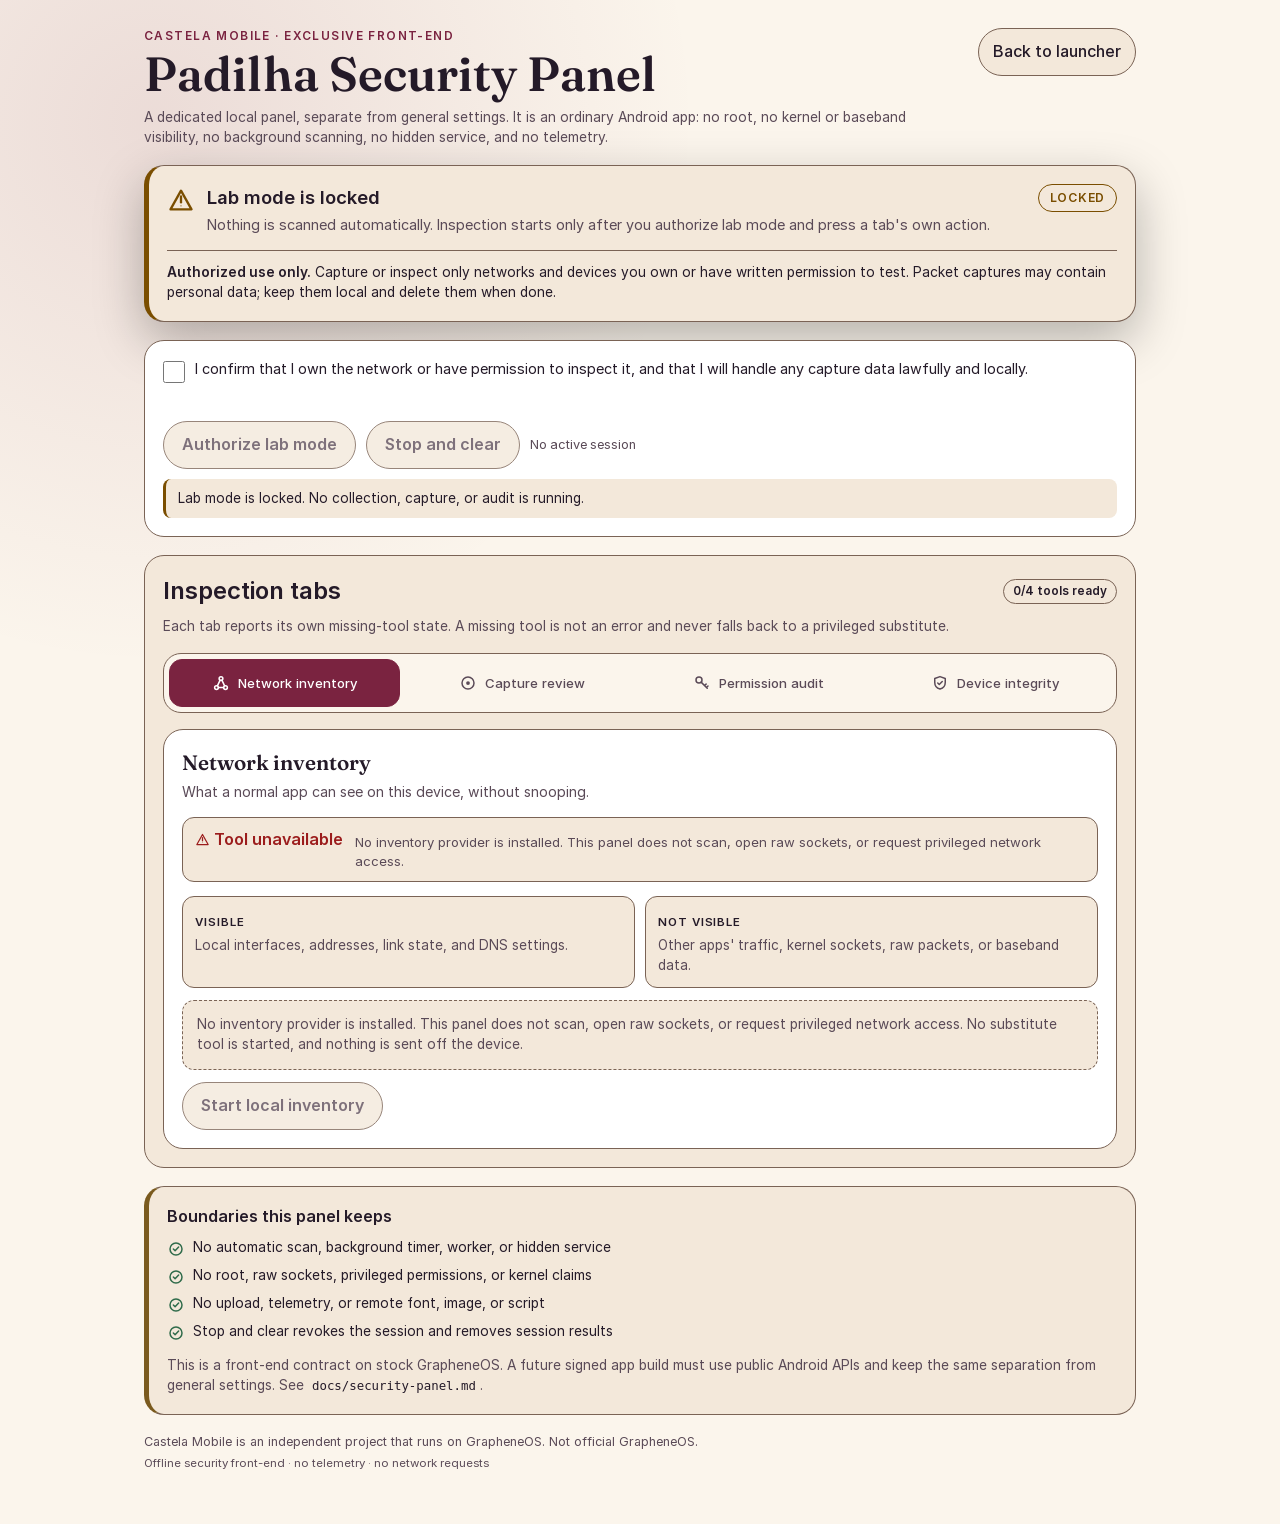
==== preview/security/index.html @ 92d9d67c "agent: Add the mobile security panel" ====
<!doctype html>
<html lang="en">
<head>
  <meta charset="utf-8">
  <meta name="viewport" content="width=device-width, initial-scale=1, viewport-fit=cover">
  <meta name="color-scheme" content="light dark">
  <meta name="theme-color" content="#120C17">
  <title>Castela Mobile — Padilha security panel</title>
  <meta name="description" content="Dedicated offline security panel for Castela Mobile. Authorized lab mode, user-initiated inspection, no root, no background service, no telemetry.">
  <link rel="icon" href="../../assets/branding/castela-192.png" sizes="192x192" type="image/png">
  <link rel="stylesheet" href="../styles.css">
  <link rel="stylesheet" href="./security.css">
</head>
<body class="security-page">
  <a class="skip-link" href="#security-main">Skip to security panel</a>

  <main id="security-main" class="security-shell" data-panel-id="com.castela.security">
    <header class="security-header">
      <div>
        <p class="eyebrow">Castela Mobile · exclusive front-end</p>
        <h1>Padilha Security Panel</h1>
        <p class="lede">
          A dedicated local panel, separate from general settings. It is an
          ordinary Android app: no root, no kernel or baseband visibility, no
          background scanning, no hidden service, and no telemetry.
        </p>
      </div>
      <a class="text-button security-back" href="../">Back to launcher</a>
    </header>

    <section
      id="lab-banner"
      class="lab-banner"
      data-state="locked"
      role="region"
      aria-labelledby="lab-title"
    >
      <div class="lab-banner-heading">
        <span class="icon icon-warning" aria-hidden="true"></span>
        <div>
          <h2 id="lab-title">Lab mode is locked</h2>
          <p id="lab-status" class="lab-status">
            Nothing is scanned automatically. Inspection starts only after you
            authorize lab mode and press a tab's own action.
          </p>
        </div>
        <span id="lab-chip" class="lab-chip" data-state="locked">Locked</span>
      </div>
      <p class="lab-warning">
        <strong>Authorized use only.</strong> Capture or inspect only networks
        and devices you own or have written permission to test. Packet captures
        may contain personal data; keep them local and delete them when done.
      </p>
    </section>

    <section class="lab-console" aria-labelledby="lab-console-title">
      <h2 id="lab-console-title" class="sr-only">Authorized lab mode</h2>
      <label class="acknowledgement" for="lab-ack">
        <input id="lab-ack" type="checkbox">
        <span>
          I confirm that I own the network or have permission to inspect it, and
          that I will handle any capture data lawfully and locally.
        </span>
      </label>
      <div class="lab-actions">
        <button id="authorize-lab" class="primary-button" type="button" disabled>
          Authorize lab mode
        </button>
        <button id="stop-clear" class="secondary-button" type="button" disabled>
          Stop and clear
        </button>
        <span id="lab-session" class="session-note">No active session</span>
      </div>
      <p id="lab-feedback" class="status-note" role="status" aria-live="polite">
        Lab mode is locked. No collection, capture, or audit is running.
      </p>
    </section>

    <section class="panel-card" aria-labelledby="tabs-title">
      <div class="section-heading">
        <h2 id="tabs-title">Inspection tabs</h2>
        <span id="capability-summary" class="summary-badge">Checking capabilities…</span>
      </div>
      <p class="hint">
        Each tab reports its own missing-tool state. A missing tool is not an
        error and never falls back to a privileged substitute.
      </p>

      <div class="tabs" role="tablist" aria-label="Security panel tabs">
        <button
          id="tab-network"
          class="tab is-selected"
          type="button"
          role="tab"
          aria-selected="true"
          aria-controls="panel-network"
          data-tab="network"
          tabindex="0"
        >
          <span class="icon icon-network" aria-hidden="true"></span>
          <span>Network inventory</span>
        </button>
        <button
          id="tab-capture"
          class="tab"
          type="button"
          role="tab"
          aria-selected="false"
          aria-controls="panel-capture"
          data-tab="capture"
          tabindex="-1"
        >
          <span class="icon icon-capture" aria-hidden="true"></span>
          <span>Capture review</span>
        </button>
        <button
          id="tab-permissions"
          class="tab"
          type="button"
          role="tab"
          aria-selected="false"
          aria-controls="panel-permissions"
          data-tab="permissions"
          tabindex="-1"
        >
          <span class="icon icon-key" aria-hidden="true"></span>
          <span>Permission audit</span>
        </button>
        <button
          id="tab-integrity"
          class="tab"
          type="button"
          role="tab"
          aria-selected="false"
          aria-controls="panel-integrity"
          data-tab="integrity"
          tabindex="-1"
        >
          <span class="icon icon-shield" aria-hidden="true"></span>
          <span>Device integrity</span>
        </button>
      </div>

      <section
        id="panel-network"
        class="tab-panel"
        role="tabpanel"
        aria-labelledby="tab-network"
        data-tab-panel="network"
      >
        <header class="tab-panel-header">
          <h3>Network inventory</h3>
          <p>What a normal app can see on this device, without snooping.</p>
        </header>
        <div class="capability-line">
          <span class="status status-pending" data-capability-status="network">Checking…</span>
          <p id="capability-network" data-capability-reason="network" class="capability-reason"></p>
        </div>
        <div class="scope-grid" aria-label="Network visibility scope">
          <div>
            <span class="scope-label">Visible</span>
            <p>Local interfaces, addresses, link state, and DNS settings.</p>
          </div>
          <div>
            <span class="scope-label">Not visible</span>
            <p>Other apps' traffic, kernel sockets, raw packets, or baseband data.</p>
          </div>
        </div>
        <p class="empty-state" data-empty-state="network">
          No inventory has run. Starting it is an explicit, foreground action.
        </p>
        <div class="tab-actions">
          <button class="primary-button" type="button" data-run-tab="network" disabled>
            Start local inventory
          </button>
        </div>
        <p class="status-note" data-run-feedback="network" role="status" aria-live="polite"></p>
      </section>

      <section
        id="panel-capture"
        class="tab-panel"
        role="tabpanel"
        aria-labelledby="tab-capture"
        data-tab-panel="capture"
        hidden
      >
        <header class="tab-panel-header">
          <h3>Capture review</h3>
          <p>Read-only review of a capture file you choose. Nothing is uploaded.</p>
        </header>
        <div class="capability-line">
          <span class="status status-pending" data-capability-status="capture">Checking…</span>
          <p id="capability-capture" data-capability-reason="capture" class="capability-reason"></p>
        </div>
        <p class="capture-warning">
          <span class="icon icon-warning" aria-hidden="true"></span>
          <span>Captures can contain credentials and third-party communications.
          Keep them app-private and use Stop and clear when finished.</span>
        </p>
        <label class="file-field" for="capture-file">
          <span>User-selected capture file</span>
          <input
            id="capture-file"
            type="file"
            accept=".pcap,.pcapng,application/vnd.tcpdump.pcap"
            disabled
          >
        </label>
        <p id="capture-selection" class="empty-state" data-empty-state="capture">
          No capture selected. The panel never opens a file automatically.
        </p>
        <div class="tab-actions">
          <button class="primary-button" type="button" data-run-tab="capture" disabled>
            Review selected capture
          </button>
        </div>
        <p class="status-note" data-run-feedback="capture" role="status" aria-live="polite"></p>
      </section>

      <section
        id="panel-permissions"
        class="tab-panel"
        role="tabpanel"
        aria-labelledby="tab-permissions"
        data-tab-panel="permissions"
        hidden
      >
        <header class="tab-panel-header">
          <h3>Permission audit</h3>
          <p>Review what the app can see, and what the user has granted.</p>
        </header>
        <div class="capability-line">
          <span class="status status-pending" data-capability-status="permissions">Checking…</span>
          <p id="capability-permissions" data-capability-reason="permissions" class="capability-reason"></p>
        </div>
        <div class="scope-grid" aria-label="Permission audit scope">
          <div>
            <span class="scope-label">Visible</span>
            <p>App-visible permission state and explicitly granted usage access.</p>
          </div>
          <div>
            <span class="scope-label">Not visible</span>
            <p>Other users, hidden system packages, or privileged policy state.</p>
          </div>
        </div>
        <p class="empty-state" data-empty-state="permissions">
          No permission audit has run. Access is requested at the moment of use,
          never in the background.
        </p>
        <div class="tab-actions">
          <button class="primary-button" type="button" data-run-tab="permissions" disabled>
            Run permission audit
          </button>
        </div>
        <p class="status-note" data-run-feedback="permissions" role="status" aria-live="polite"></p>
      </section>

      <section
        id="panel-integrity"
        class="tab-panel"
        role="tabpanel"
        aria-labelledby="tab-integrity"
        data-tab-panel="integrity"
        hidden
      >
        <header class="tab-panel-header">
          <h3>Device integrity</h3>
          <p>Honest app-level facts, without implying OS or hardware attestation.</p>
        </header>
        <div class="capability-line">
          <span class="status status-pending" data-capability-status="integrity">Checking…</span>
          <p id="capability-integrity" data-capability-reason="integrity" class="capability-reason"></p>
        </div>
        <div class="scope-grid" aria-label="Device integrity scope">
          <div>
            <span class="scope-label">Visible</span>
            <p>App signer and configuration facts available to an ordinary app.</p>
          </div>
          <div>
            <span class="scope-label">Not visible</span>
            <p>Verified-boot state, baseband details, or kernel-level attestation.</p>
          </div>
        </div>
        <p class="empty-state" data-empty-state="integrity">
          No integrity check has run. This panel never claims to replace the
          operating system's verified boot or GrapheneOS attestation.
        </p>
        <div class="tab-actions">
          <button class="primary-button" type="button" data-run-tab="integrity" disabled>
            Run integrity check
          </button>
        </div>
        <p class="status-note" data-run-feedback="integrity" role="status" aria-live="polite"></p>
      </section>
    </section>

    <section class="boundary-note" aria-labelledby="boundary-title">
      <h2 id="boundary-title">Boundaries this panel keeps</h2>
      <ul class="check-list">
        <li><span class="icon icon-check" aria-hidden="true"></span>No automatic scan, background timer, worker, or hidden service</li>
        <li><span class="icon icon-check" aria-hidden="true"></span>No root, raw sockets, privileged permissions, or kernel claims</li>
        <li><span class="icon icon-check" aria-hidden="true"></span>No upload, telemetry, or remote font, image, or script</li>
        <li><span class="icon icon-check" aria-hidden="true"></span>Stop and clear revokes the session and removes session results</li>
      </ul>
      <p class="hint">
        This is a front-end contract on stock GrapheneOS. A future signed app
        build must use public Android APIs and keep the same separation from
        general settings. See <code>docs/security-panel.md</code>.
      </p>
    </section>

    <footer class="security-footer">
      <p>Castela Mobile is an independent project that runs on GrapheneOS. Not official GrapheneOS.</p>
      <p class="tiny">Offline security front-end · no telemetry · no network requests</p>
    </footer>
  </main>

  <noscript>
    <p class="noscript">
      This security panel needs JavaScript for its local tab and lab-mode state.
      No inspection runs without explicit user action, and this page makes no
      network requests. The contract is documented in
      <code>docs/security-panel.md</code>.
    </p>
  </noscript>

  <script type="module" src="./security.js"></script>
</body>
</html>
---- preview/styles.css ----
@font-face {
  font-family: "Fraunces";
  src: url("../assets/fonts/Fraunces-Variable.woff2") format("woff2");
  font-style: normal;
  font-weight: 400 700;
  font-display: swap;
}

@font-face {
  font-family: "Inter";
  src: url("../assets/fonts/Inter-Regular.woff2") format("woff2");
  font-style: normal;
  font-weight: 400;
  font-display: swap;
}

@font-face {
  font-family: "Inter";
  src: url("../assets/fonts/Inter-Medium.woff2") format("woff2");
  font-style: normal;
  font-weight: 500;
  font-display: swap;
}

@font-face {
  font-family: "Inter";
  src: url("../assets/fonts/Inter-SemiBold.woff2") format("woff2");
  font-style: normal;
  font-weight: 600;
  font-display: swap;
}

:root {
  color-scheme: dark;
  --color-background: #120C17;
  --color-surface: #1D1424;
  --color-surface-raised: #2A1D33;
  --color-scrim: #120C17;
  --color-text-primary: #F6EDE3;
  --color-text-secondary: #CDBFCB;
  --color-on-scrim: #F6EDE3;
  --color-accent: #E58AA0;
  --color-accent-strong: #E6B85C;
  --color-on-accent: #241A28;
  --color-on-accent-strong: #241A28;
  --color-border: #8C7594;
  --color-success: #7CC49A;
  --color-warning: #E8B45A;
  --color-danger: #F08A8A;
  --radius: 20px;
  --radius-small: 12px;
  --touch: 48px;
  --font-display: "Fraunces", Georgia, "Times New Roman", serif;
  --font-ui: "Inter", system-ui, -apple-system, "Segoe UI", sans-serif;
  --shadow: 0 18px 50px color-mix(in srgb, #000000 28%, transparent);
  background: var(--color-background);
  color: var(--color-text-primary);
  font-family: var(--font-ui);
  font-size: 16px;
  line-height: 1.45;
}

@media (prefers-color-scheme: light) {
  :root {
    color-scheme: light;
    --color-background: #FBF5EC;
    --color-surface: #F3E8DA;
    --color-surface-raised: #FFFFFF;
    --color-scrim: #FBF5EC;
    --color-text-primary: #241A28;
    --color-text-secondary: #5A4A57;
    --color-on-scrim: #241A28;
    --color-accent: #7A2340;
    --color-accent-strong: #7A5A1E;
    --color-on-accent: #FFFFFF;
    --color-on-accent-strong: #FFFFFF;
    --color-border: #7A6355;
    --color-success: #2F6B4A;
    --color-warning: #7A4E00;
    --color-danger: #9B1C1C;
  }
}

*,
*::before,
*::after {
  box-sizing: border-box;
}

html {
  min-height: 100%;
}

body {
  margin: 0;
  min-height: 100dvh;
  background: var(--color-background);
  color: var(--color-text-primary);
  font-family: var(--font-ui);
  font-size: 1rem;
  line-height: 1.45;
}

button,
input {
  font: inherit;
}

button {
  cursor: pointer;
}

:focus-visible {
  outline: 2px solid var(--color-accent);
  outline-offset: 2px;
}

.sr-only {
  position: absolute;
  width: 1px;
  height: 1px;
  padding: 0;
  margin: -1px;
  overflow: hidden;
  clip: rect(0, 0, 0, 0);
  white-space: nowrap;
  border: 0;
}

.skip-link {
  position: fixed;
  inset-block-start: 12px;
  inset-inline-start: 12px;
  z-index: 20;
  padding: 10px 16px;
  border-radius: var(--radius-small);
  background: var(--color-surface-raised);
  color: var(--color-text-primary);
  border: 1px solid var(--color-border);
  transform: translateY(-200%);
}

.skip-link:focus {
  transform: translateY(0);
}

.preview-shell {
  display: grid;
  grid-template-columns: minmax(0, 1fr) minmax(360px, 440px);
  gap: 28px;
  align-items: start;
  max-width: 1280px;
  margin: 0 auto;
  padding: 28px 24px 48px;
}

.launcher {
  position: relative;
  width: min(100%, 430px);
  height: clamp(700px, 88dvh, 920px);
  margin: 0 auto;
  border: 1px solid var(--color-border);
  border-radius: 38px;
  overflow: hidden;
  box-shadow: var(--shadow);
  background-color: var(--color-background);
  background-position: center;
  background-size: cover;
  color: var(--color-text-primary);
}

.wallpaper-dark .launcher {
  background-image: url("../assets/wallpapers/padilha-dark-1080x2424.webp");
}

.wallpaper-light .launcher {
  background-image: url("../assets/wallpapers/padilha-light-1080x2424.webp");
}

.status-bar {
  position: relative;
  z-index: 2;
  display: flex;
  justify-content: space-between;
  align-items: center;
  min-height: 36px;
  padding: 8px 22px 4px;
  background: var(--color-background);
  color: var(--color-text-secondary);
  font-size: 0.78rem;
  font-variant-numeric: tabular-nums;
}

.status-cluster {
  display: inline-flex;
  gap: 10px;
  align-items: center;
}

.status-pill {
  padding: 1px 7px;
  border: 1px solid var(--color-border);
  border-radius: 999px;
  color: var(--color-text-secondary);
  font-size: 0.7rem;
}

.home {
  position: relative;
  z-index: 1;
  display: flex;
  flex-direction: column;
  height: calc(100% - 36px);
  padding: 18px 20px 16px;
  overflow-y: auto;
  scrollbar-width: thin;
}

.clock-block {
  margin: 8px 0 18px;
  padding: 16px 18px;
  border: 1px solid var(--color-border);
  border-radius: var(--radius);
  background: color-mix(in srgb, var(--color-surface) 92%, transparent);
  box-shadow: 0 10px 30px color-mix(in srgb, var(--color-background) 45%, transparent);
}

.date-line {
  margin: 0 0 2px;
  color: var(--color-text-secondary);
  font-size: 0.82rem;
  letter-spacing: 0.02em;
}

.clock {
  margin: 0;
  color: var(--color-text-primary);
  font-family: var(--font-display);
  font-size: clamp(3.2rem, 7vw, 4.6rem);
  font-weight: 500;
  font-variation-settings: "wght" 500, "opsz" 72;
  line-height: 1;
  font-variant-numeric: tabular-nums;
}

.clock-note {
  margin: 6px 0 0;
  color: var(--color-text-secondary);
  font-size: 0.78rem;
  letter-spacing: 0.08em;
  text-transform: uppercase;
}

.search {
  display: flex;
  align-items: center;
  gap: 10px;
  width: 100%;
  min-height: var(--touch);
  margin-bottom: 18px;
  padding: 0 16px;
  border: 1px solid var(--color-border);
  border-radius: 999px;
  background: var(--color-surface);
  color: var(--color-text-secondary);
  text-align: start;
}

.app-grid {
  display: grid;
  grid-template-columns: repeat(4, minmax(0, 1fr));
  gap: 16px 10px;
  margin-bottom: 16px;
}

.app {
  display: flex;
  flex-direction: column;
  align-items: center;
  gap: 7px;
  min-width: 0;
  padding: 4px 2px;
  border: 0;
  background: transparent;
  color: var(--color-text-primary);
  text-decoration: none;
}

.app-icon {
  display: grid;
  place-items: center;
  width: 56px;
  height: 56px;
  border: 1px solid var(--color-border);
  border-radius: 18px;
  background: var(--color-surface-raised);
  color: var(--color-text-primary);
  box-shadow: 0 4px 16px color-mix(in srgb, var(--color-background) 40%, transparent);
}

.icon {
  position: relative;
  display: inline-block;
  flex: 0 0 auto;
  width: 24px;
  height: 24px;
  background: transparent;
}

.icon::before {
  content: "";
  position: absolute;
  inset: 0;
  background-color: currentColor;
  -webkit-mask: var(--icon) center / contain no-repeat;
  mask: var(--icon) center / contain no-repeat;
}

.app-icon .icon {
  width: 26px;
  height: 26px;
}

.icon-home { --icon: url("../assets/icons/ic_home.svg"); }
.icon-search { --icon: url("../assets/icons/ic_search.svg"); }
.icon-apps { --icon: url("../assets/icons/ic_apps.svg"); }
.icon-folder { --icon: url("../assets/icons/ic_folder.svg"); }
.icon-shield { --icon: url("../assets/icons/ic_shield.svg"); }
.icon-network { --icon: url("../assets/icons/ic_network.svg"); }
.icon-settings { --icon: url("../assets/icons/ic_settings.svg"); }
.icon-capture { --icon: url("../assets/icons/ic_capture.svg"); }
.icon-key { --icon: url("../assets/icons/ic_key.svg"); }
.icon-lock { --icon: url("../assets/icons/ic_lock.svg"); }
.icon-moon { --icon: url("../assets/icons/ic_moon.svg"); }
.icon-sun { --icon: url("../assets/icons/ic_sun.svg"); }
.icon-check { --icon: url("../assets/icons/ic_check.svg"); }
.icon-warning { --icon: url("../assets/icons/ic_warning.svg"); }
.icon-close { --icon: url("../assets/icons/ic_close.svg"); }
.icon-chevron { --icon: url("../assets/icons/ic_chevron.svg"); }
.icon-wallpaper { --icon: url("../assets/icons/ic_wallpaper.svg"); }
.icon-palette { --icon: url("../assets/icons/ic_palette.svg"); }

.app-label {
  max-width: 100%;
  padding: 2px 8px;
  border-radius: 999px;
  background: var(--color-scrim);
  color: var(--color-on-scrim);
  font-size: clamp(0.75rem, 0.75rem + 0.1vw, 0.82rem);
  line-height: 1.3;
  overflow: hidden;
  text-overflow: ellipsis;
  white-space: nowrap;
}

.page-dots {
  display: flex;
  justify-content: center;
  gap: 7px;
  margin: auto 0 14px;
  padding-top: 10px;
}

.dot {
  width: 7px;
  height: 7px;
  border-radius: 50%;
  background: var(--color-border);
}

.dot.is-active {
  width: 22px;
  border-radius: 999px;
  background: var(--color-accent);
}

.dock {
  display: grid;
  grid-template-columns: repeat(4, 1fr);
  gap: 8px;
  padding: 10px;
  border: 1px solid var(--color-border);
  border-radius: 26px;
  background: color-mix(in srgb, var(--color-surface) 94%, transparent);
}

.dock-app {
  min-height: var(--touch);
  justify-content: center;
}

.dock-app .app-icon {
  width: 48px;
  height: 48px;
  border-radius: 16px;
}

.controls {
  display: flex;
  flex-direction: column;
  gap: 18px;
  padding: 24px;
  border: 1px solid var(--color-border);
  border-radius: 28px;
  background: var(--color-surface);
  color: var(--color-text-primary);
}

.controls-header h1 {
  margin: 4px 0 8px;
  font-family: var(--font-display);
  font-size: clamp(1.8rem, 4vw, 2.4rem);
  font-weight: 600;
  line-height: 1.1;
}

.eyebrow {
  margin: 0;
  color: var(--color-accent);
  font-size: 0.74rem;
  font-weight: 600;
  letter-spacing: 0.12em;
  text-transform: uppercase;
}

.lede,
.hint,
.tiny {
  color: var(--color-text-secondary);
  font-size: 0.86rem;
}

.lede {
  margin: 0;
}

.control-group {
  padding: 16px;
  border: 1px solid var(--color-border);
  border-radius: var(--radius);
  background: var(--color-surface-raised);
}

.control-group h2 {
  margin: 0 0 10px;
  font-size: 1rem;
  font-weight: 600;
}

.segmented {
  display: grid;
  grid-template-columns: repeat(3, 1fr);
  gap: 4px;
  margin: 0 0 10px;
  padding: 4px;
  border: 1px solid var(--color-border);
  border-radius: 999px;
  background: var(--color-surface);
}

.segmented:last-child {
  margin-bottom: 0;
}

.segmented label {
  display: block;
  min-width: 0;
}

.segmented input {
  position: absolute;
  opacity: 0;
  pointer-events: none;
}

.segmented span {
  display: grid;
  place-items: center;
  min-height: 40px;
  padding: 4px 8px;
  border-radius: 999px;
  color: var(--color-text-secondary);
  font-size: 0.82rem;
  font-weight: 500;
  text-align: center;
}

.segmented input:checked + span {
  background: var(--color-accent);
  color: var(--color-on-accent);
}

.segmented input:focus-visible + span {
  outline: 2px solid var(--color-accent);
  outline-offset: 2px;
}

.colour-row {
  display: flex;
  align-items: center;
  gap: 10px;
  flex-wrap: wrap;
}

.colour-picker {
  display: inline-flex;
  align-items: center;
  gap: 8px;
  flex: 1 1 140px;
  min-height: var(--touch);
  font-size: 0.86rem;
  font-weight: 500;
}

input[type="color"] {
  width: var(--touch);
  height: var(--touch);
  padding: 4px;
  border: 1px solid var(--color-border);
  border-radius: 14px;
  background: var(--color-surface);
  color: var(--color-text-primary);
}

.text-button {
  display: inline-grid;
  place-items: center;
  min-height: var(--touch);
  padding: 0 14px;
  border: 1px solid var(--color-border);
  border-radius: 999px;
  background: var(--color-surface);
  color: var(--color-text-primary);
  font-weight: 500;
  text-decoration: none;
}

.status-note {
  margin: 10px 0 0;
  padding: 10px 12px;
  border-inline-start: 3px solid var(--color-warning);
  border-radius: 8px;
  background: var(--color-surface);
  color: var(--color-text-primary);
  font-size: 0.84rem;
}

.status-note.is-accepted {
  border-inline-start-color: var(--color-success);
}

.status-note.is-rejected {
  border-inline-start-color: var(--color-danger);
}

.section-heading {
  display: flex;
  justify-content: space-between;
  align-items: center;
  gap: 10px;
  margin-bottom: 8px;
}

.section-heading h2 {
  margin: 0;
}

.summary-badge {
  padding: 3px 9px;
  border: 1px solid var(--color-border);
  border-radius: 999px;
  color: var(--color-text-primary);
  font-size: 0.74rem;
  font-weight: 600;
  white-space: nowrap;
}

.contrast-table {
  width: 100%;
  border-collapse: collapse;
  font-size: 0.78rem;
  font-variant-numeric: tabular-nums;
}

.contrast-table caption {
  text-align: start;
}

.contrast-table th,
.contrast-table td {
  padding: 6px 4px;
  border-bottom: 1px solid var(--color-border);
  text-align: start;
  vertical-align: top;
}

.contrast-table thead th {
  color: var(--color-text-secondary);
  font-size: 0.7rem;
  font-weight: 600;
  letter-spacing: 0.04em;
  text-transform: uppercase;
}

.contrast-table tbody tr:last-child td {
  border-bottom: 0;
}

.contrast-table th:first-child,
.contrast-table td:first-child {
  padding-inline-start: 0;
}

.contrast-table th:last-child,
.contrast-table td:last-child {
  padding-inline-end: 0;
  text-align: end;
}

.status {
  display: inline-flex;
  align-items: center;
  gap: 4px;
  font-weight: 600;
  white-space: nowrap;
}

.status .icon {
  width: 15px;
  height: 15px;
}

.status-pass {
  color: var(--color-success);
}

.status-fail {
  color: var(--color-danger);
}

.check-list {
  display: grid;
  gap: 8px;
  margin: 0;
  padding: 0;
  list-style: none;
  font-size: 0.86rem;
}

.check-list li {
  display: flex;
  align-items: flex-start;
  gap: 8px;
}

.check-list .icon {
  width: 18px;
  height: 18px;
  margin-top: 2px;
  color: var(--color-success);
}

.boundary-note {
  border-inline-start: 3px solid var(--color-accent-strong);
}

.boundary-note h2 {
  margin-bottom: 8px;
}

.boundary-note .hint {
  margin-bottom: 0;
}

.preview-footer {
  color: var(--color-text-secondary);
  font-size: 0.78rem;
}

.preview-footer p {
  margin: 0 0 4px;
}

.tiny {
  font-size: 0.72rem;
}

code {
  padding: 1px 4px;
  border-radius: 5px;
  background: var(--color-surface);
  color: var(--color-text-primary);
  font-family: ui-monospace, "Cascadia Mono", "DejaVu Sans Mono", monospace;
  font-size: 0.9em;
  overflow-wrap: anywhere;
}

.noscript {
  margin: 24px;
  padding: 16px;
  border: 1px solid var(--color-danger);
  border-radius: var(--radius-small);
  background: var(--color-surface);
  color: var(--color-text-primary);
}

@media (max-width: 1100px) {
  .preview-shell {
    grid-template-columns: minmax(0, 1fr);
    max-width: 760px;
  }

  .controls {
    width: 100%;
  }
}

@media (max-width: 520px) {
  .preview-shell {
    gap: 16px;
    padding: 12px 10px 28px;
  }

  .launcher {
    width: 100%;
    height: clamp(640px, 90dvh, 820px);
    border-radius: 28px;
  }

  .home {
    padding: 14px 14px 12px;
  }

  .app-grid {
    gap: 14px 6px;
  }

  .app-icon {
    width: 52px;
    height: 52px;
  }

  .controls {
    padding: 16px;
    border-radius: 22px;
  }

  .control-group {
    padding: 12px;
  }

  .contrast-table {
    font-size: 0.74rem;
  }
}

@media (prefers-reduced-motion: reduce) {
  *,
  *::before,
  *::after {
    animation-duration: 0.01ms !important;
    animation-iteration-count: 1 !important;
    scroll-behavior: auto !important;
    transition-duration: 0.01ms !important;
  }
}
---- preview/security/security.css ----
/* Dedicated Padilha security panel. Palette tokens come from ../styles.css. */

.security-page {
  background:
    radial-gradient(
      circle at 12% 8%,
      color-mix(in srgb, var(--color-accent) 12%, transparent),
      transparent 34rem
    ),
    var(--color-background);
}

.security-shell {
  display: grid;
  gap: 18px;
  width: min(100%, 1040px);
  margin: 0 auto;
  padding: 28px 24px 48px;
}

.security-header {
  display: flex;
  gap: 20px;
  align-items: flex-start;
  justify-content: space-between;
}

.security-header h1 {
  margin: 4px 0 8px;
  font-family: var(--font-display);
  font-size: clamp(2rem, 5vw, 3rem);
  font-weight: 600;
  line-height: 1.05;
}

.security-back {
  flex: 0 0 auto;
  display: inline-grid;
  place-items: center;
  text-decoration: none;
}

.lab-banner {
  padding: 18px;
  border: 1px solid var(--color-border);
  border-inline-start: 5px solid var(--color-warning);
  border-radius: var(--radius);
  background: var(--color-surface);
  box-shadow: var(--shadow);
}

.lab-banner[data-state="authorized"] {
  border-inline-start-color: var(--color-accent-strong);
}

.lab-banner-heading {
  display: flex;
  gap: 12px;
  align-items: flex-start;
}

.lab-banner-heading > .icon {
  width: 28px;
  height: 28px;
  margin-top: 2px;
  color: var(--color-warning);
}

.lab-banner[data-state="authorized"] .lab-banner-heading > .icon {
  color: var(--color-accent-strong);
}

.lab-banner h2 {
  margin: 0 0 4px;
  font-size: 1.15rem;
}

.lab-status {
  margin: 0;
  color: var(--color-text-secondary);
  font-size: 0.9rem;
}

.lab-chip {
  margin-inline-start: auto;
  padding: 4px 11px;
  border: 1px solid var(--color-warning);
  border-radius: 999px;
  color: var(--color-warning);
  font-size: 0.76rem;
  font-weight: 600;
  letter-spacing: 0.06em;
  text-transform: uppercase;
  white-space: nowrap;
}

.lab-chip[data-state="authorized"] {
  border-color: var(--color-success);
  color: var(--color-success);
}

.lab-warning {
  margin: 14px 0 0;
  padding-top: 12px;
  border-top: 1px solid var(--color-border);
  color: var(--color-text-primary);
  font-size: 0.86rem;
}

.lab-console {
  padding: 18px;
  border: 1px solid var(--color-border);
  border-radius: var(--radius);
  background: var(--color-surface-raised);
}

.acknowledgement {
  display: flex;
  gap: 10px;
  align-items: flex-start;
  min-height: var(--touch);
  color: var(--color-text-primary);
  font-size: 0.9rem;
}

.acknowledgement input {
  flex: 0 0 auto;
  width: 22px;
  height: 22px;
  margin: 2px 0 0;
  accent-color: var(--color-accent);
}

.lab-actions {
  display: flex;
  flex-wrap: wrap;
  gap: 10px;
  align-items: center;
  margin-top: 14px;
}

.primary-button,
.secondary-button {
  min-height: var(--touch);
  padding: 0 18px;
  border-radius: 999px;
  font-weight: 600;
}

.primary-button {
  border: 1px solid var(--color-accent);
  background: var(--color-accent);
  color: var(--color-on-accent);
}

.secondary-button {
  border: 1px solid var(--color-border);
  background: var(--color-surface);
  color: var(--color-text-primary);
}

.primary-button:disabled,
.secondary-button:disabled {
  border-color: var(--color-border);
  background: var(--color-surface);
  color: var(--color-text-secondary);
  cursor: not-allowed;
  opacity: 0.78;
}

.session-note {
  color: var(--color-text-secondary);
  font-size: 0.8rem;
  font-variant-numeric: tabular-nums;
}

.lab-console .status-note {
  margin-bottom: 0;
}

.panel-card {
  padding: 18px;
  border: 1px solid var(--color-border);
  border-radius: var(--radius);
  background: var(--color-surface);
}

.panel-card .hint {
  margin-top: 0;
}

.tabs {
  display: grid;
  grid-template-columns: repeat(4, minmax(0, 1fr));
  gap: 6px;
  margin: 16px 0;
  padding: 5px;
  border: 1px solid var(--color-border);
  border-radius: 18px;
  background: var(--color-background);
}

.tab {
  display: flex;
  gap: 8px;
  align-items: center;
  justify-content: center;
  min-height: var(--touch);
  padding: 8px 10px;
  border: 1px solid transparent;
  border-radius: 13px;
  background: transparent;
  color: var(--color-text-secondary);
  font-size: 0.82rem;
  font-weight: 500;
  text-align: center;
}

.tab .icon {
  width: 18px;
  height: 18px;
}

.tab:hover {
  color: var(--color-text-primary);
}

.tab.is-selected {
  border-color: var(--color-accent);
  background: var(--color-accent);
  color: var(--color-on-accent);
}

.tab-panel {
  padding: 18px;
  border: 1px solid var(--color-border);
  border-radius: var(--radius);
  background: var(--color-surface-raised);
}

.tab-panel[hidden] {
  display: none;
}

.tab-panel-header h3 {
  margin: 0 0 4px;
  font-family: var(--font-display);
  font-size: 1.3rem;
  font-weight: 600;
}

.tab-panel-header p {
  margin: 0;
  color: var(--color-text-secondary);
  font-size: 0.88rem;
}

.capability-line {
  display: flex;
  flex-wrap: wrap;
  gap: 8px 12px;
  align-items: baseline;
  margin: 14px 0;
  padding: 10px 12px;
  border: 1px solid var(--color-border);
  border-radius: var(--radius-small);
  background: var(--color-surface);
}

.capability-reason {
  flex: 1 1 280px;
  margin: 0;
  color: var(--color-text-secondary);
  font-size: 0.82rem;
}

.status-pending {
  color: var(--color-text-secondary);
}

.scope-grid {
  display: grid;
  grid-template-columns: repeat(2, minmax(0, 1fr));
  gap: 10px;
  margin: 12px 0;
}

.scope-grid > div {
  padding: 12px;
  border: 1px solid var(--color-border);
  border-radius: var(--radius-small);
  background: var(--color-surface);
}

.scope-grid p {
  margin: 4px 0 0;
  color: var(--color-text-secondary);
  font-size: 0.84rem;
}

.scope-label {
  color: var(--color-text-primary);
  font-size: 0.72rem;
  font-weight: 600;
  letter-spacing: 0.08em;
  text-transform: uppercase;
}

.capture-warning {
  display: flex;
  gap: 9px;
  align-items: flex-start;
  margin: 12px 0;
  padding: 11px 12px;
  border-inline-start: 3px solid var(--color-warning);
  border-radius: 8px;
  background: var(--color-surface);
  color: var(--color-text-primary);
  font-size: 0.84rem;
}

.capture-warning .icon {
  width: 18px;
  height: 18px;
  margin-top: 1px;
  color: var(--color-warning);
}

.file-field {
  display: grid;
  gap: 8px;
  margin: 12px 0;
  color: var(--color-text-primary);
  font-size: 0.86rem;
  font-weight: 500;
}

.file-field input {
  width: 100%;
  min-height: var(--touch);
  padding: 10px;
  border: 1px solid var(--color-border);
  border-radius: var(--radius-small);
  background: var(--color-surface);
  color: var(--color-text-primary);
  font: inherit;
  font-size: 0.84rem;
}

.file-field input:disabled {
  color: var(--color-text-secondary);
  cursor: not-allowed;
}

.empty-state {
  margin: 12px 0;
  padding: 14px;
  border: 1px dashed var(--color-border);
  border-radius: var(--radius-small);
  background: var(--color-surface);
  color: var(--color-text-secondary);
  font-size: 0.86rem;
}

.tab-actions {
  display: flex;
  flex-wrap: wrap;
  gap: 10px;
  margin-top: 12px;
}

.tab-panel .status-note {
  margin-bottom: 0;
}

.tab-panel .status-note:empty {
  display: none;
}

.boundary-note {
  padding: 18px;
  border: 1px solid var(--color-border);
  border-inline-start: 5px solid var(--color-accent-strong);
  border-radius: var(--radius);
  background: var(--color-surface);
}

.boundary-note h2 {
  margin: 0 0 10px;
  font-size: 1rem;
}

.boundary-note .hint {
  margin-bottom: 0;
}

.security-footer {
  color: var(--color-text-secondary);
  font-size: 0.78rem;
}

.security-footer p {
  margin: 0 0 4px;
}

@media (max-width: 760px) {
  .security-shell {
    padding: 18px 14px 36px;
  }

  .security-header {
    flex-direction: column;
  }

  .tabs {
    grid-template-columns: repeat(2, minmax(0, 1fr));
  }

  .tab {
    justify-content: flex-start;
  }
}

@media (max-width: 520px) {
  .security-shell {
    padding: 12px 10px 28px;
  }

  .lab-banner,
  .lab-console,
  .panel-card,
  .tab-panel,
  .boundary-note {
    padding: 14px;
  }

  .lab-banner-heading {
    flex-wrap: wrap;
  }

  .lab-chip {
    margin-inline-start: 0;
  }

  .scope-grid {
    grid-template-columns: minmax(0, 1fr);
  }

  .tabs {
    grid-template-columns: minmax(0, 1fr);
  }

  .primary-button,
  .secondary-button {
    width: 100%;
  }
}
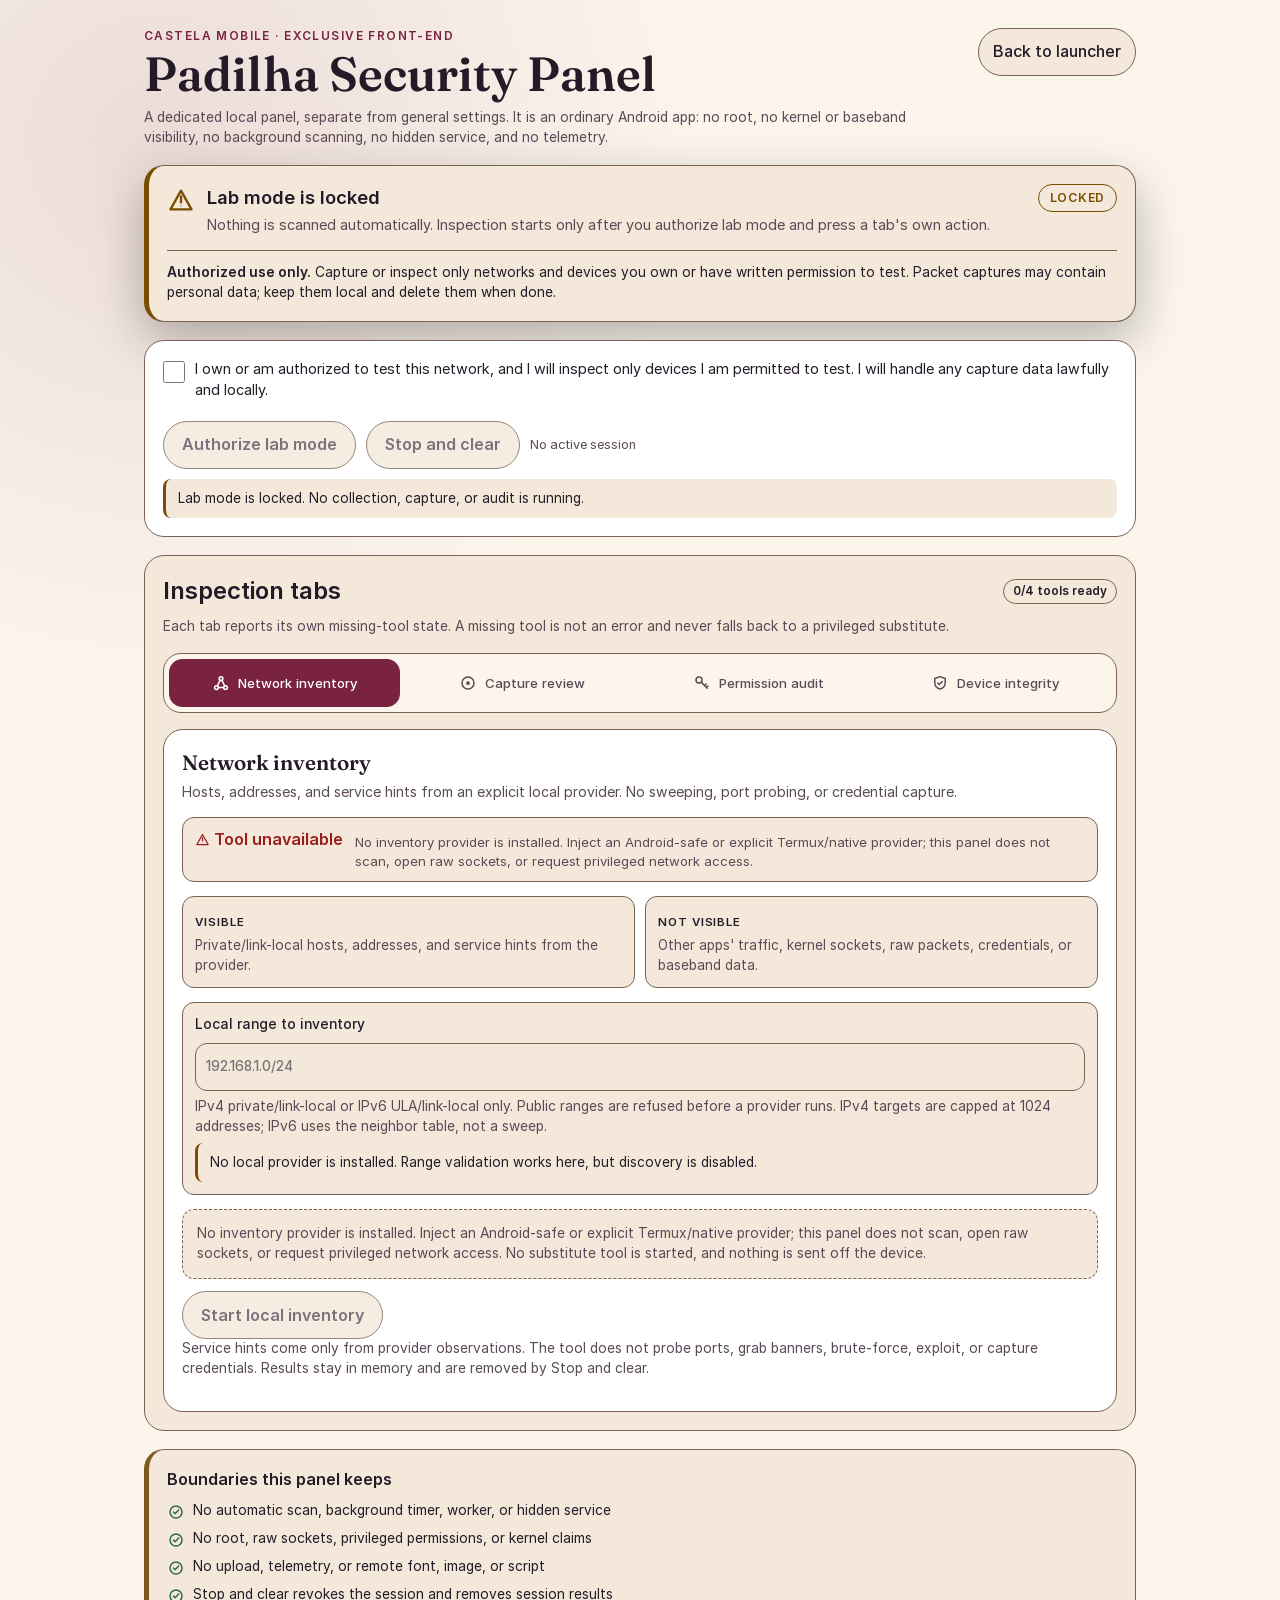
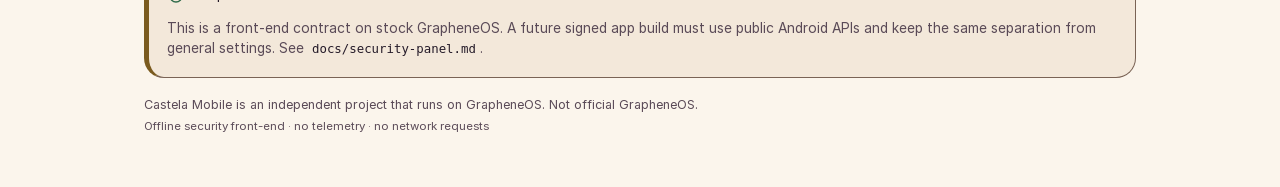
==== commit b4190aad: "agent: Add the local-network inventory extension" ====
--- a/preview/security/index.html
+++ b/preview/security/index.html
@@ -58,8 +58,9 @@
       <label class="acknowledgement" for="lab-ack">
         <input id="lab-ack" type="checkbox">
         <span>
-          I confirm that I own the network or have permission to inspect it, and
-          that I will handle any capture data lawfully and locally.
+          I own or am authorized to test this network, and I will inspect only
+          devices I am permitted to test. I will handle any capture data
+          lawfully and locally.
         </span>
       </label>
       <div class="lab-actions">
@@ -150,21 +151,44 @@
       >
         <header class="tab-panel-header">
           <h3>Network inventory</h3>
-          <p>What a normal app can see on this device, without snooping.</p>
+          <p>
+            Hosts, addresses, and service hints from an explicit local provider.
+            No sweeping, port probing, or credential capture.
+          </p>
         </header>
         <div class="capability-line">
           <span class="status status-pending" data-capability-status="network">Checking…</span>
           <p id="capability-network" data-capability-reason="network" class="capability-reason"></p>
         </div>
-        <div class="scope-grid" aria-label="Network visibility scope">
+        <div class="scope-grid" aria-label="Network inventory scope">
           <div>
             <span class="scope-label">Visible</span>
-            <p>Local interfaces, addresses, link state, and DNS settings.</p>
+            <p>Private/link-local hosts, addresses, and service hints from the provider.</p>
           </div>
           <div>
             <span class="scope-label">Not visible</span>
-            <p>Other apps' traffic, kernel sockets, raw packets, or baseband data.</p>
-          </div>
+            <p>Other apps' traffic, kernel sockets, raw packets, credentials, or baseband data.</p>
+          </div>
+        </div>
+        <div class="inventory-target">
+          <label class="file-field" for="inventory-target">
+            <span>Local range to inventory</span>
+            <input
+              id="inventory-target"
+              type="text"
+              inputmode="text"
+              autocomplete="off"
+              spellcheck="false"
+              placeholder="192.168.1.0/24"
+              aria-describedby="inventory-target-hint inventory-target-status"
+            >
+          </label>
+          <p id="inventory-target-hint" class="hint">
+            IPv4 private/link-local or IPv6 ULA/link-local only. Public ranges
+            are refused before a provider runs. IPv4 targets are capped at 1024
+            addresses; IPv6 uses the neighbor table, not a sweep.
+          </p>
+          <p id="inventory-target-status" class="status-note" role="status" aria-live="polite"></p>
         </div>
         <p class="empty-state" data-empty-state="network">
           No inventory has run. Starting it is an explicit, foreground action.
@@ -175,6 +199,31 @@
           </button>
         </div>
         <p class="status-note" data-run-feedback="network" role="status" aria-live="polite"></p>
+        <div id="inventory-results" class="inventory-results" hidden>
+          <div class="section-heading">
+            <h4>Discovered hosts</h4>
+            <span id="inventory-summary" class="summary-badge">0 hosts</span>
+          </div>
+          <div class="inventory-table-wrap">
+            <table class="inventory-table">
+              <caption class="sr-only">Local network inventory results</caption>
+              <thead>
+                <tr>
+                  <th scope="col">Host</th>
+                  <th scope="col">Address</th>
+                  <th scope="col">Service hints</th>
+                </tr>
+              </thead>
+              <tbody id="inventory-rows"></tbody>
+            </table>
+          </div>
+          <p id="inventory-note" class="hint"></p>
+        </div>
+        <p class="hint" id="inventory-safety-note">
+          Service hints come only from provider observations. The tool does not
+          probe ports, grab banners, brute-force, exploit, or capture
+          credentials. Results stay in memory and are removed by Stop and clear.
+        </p>
       </section>
 
       <section
--- a/preview/security/security.css
+++ b/preview/security/security.css
@@ -377,6 +377,86 @@
   display: none;
 }
 
+.inventory-target {
+  margin: 14px 0;
+  padding: 12px;
+  border: 1px solid var(--color-border);
+  border-radius: var(--radius-small);
+  background: var(--color-surface);
+}
+
+.inventory-target .file-field {
+  margin: 0 0 6px;
+}
+
+.inventory-target .hint {
+  margin: 0 0 4px;
+}
+
+.inventory-target .status-note {
+  margin: 6px 0 0;
+}
+
+.inventory-results {
+  margin-top: 16px;
+  padding-top: 14px;
+  border-top: 1px solid var(--color-border);
+}
+
+.inventory-results[hidden] {
+  display: none;
+}
+
+.inventory-results h4 {
+  margin: 0;
+  font-family: var(--font-display);
+  font-size: 1.05rem;
+  font-weight: 600;
+}
+
+.inventory-table-wrap {
+  margin-top: 10px;
+  overflow-x: auto;
+  border: 1px solid var(--color-border);
+  border-radius: var(--radius-small);
+}
+
+.inventory-table {
+  width: 100%;
+  border-collapse: collapse;
+  font-size: 0.84rem;
+}
+
+.inventory-table th,
+.inventory-table td {
+  padding: 9px 11px;
+  border-bottom: 1px solid var(--color-border);
+  text-align: start;
+  vertical-align: top;
+}
+
+.inventory-table th {
+  background: var(--color-surface);
+  color: var(--color-text-secondary);
+  font-size: 0.72rem;
+  letter-spacing: 0.07em;
+  text-transform: uppercase;
+}
+
+.inventory-table td {
+  color: var(--color-text-primary);
+  overflow-wrap: anywhere;
+}
+
+.inventory-table td:nth-child(2) {
+  font-variant-numeric: tabular-nums;
+  white-space: nowrap;
+}
+
+.inventory-table tr:last-child td {
+  border-bottom: 0;
+}
+
 .boundary-note {
   padding: 18px;
   border: 1px solid var(--color-border);
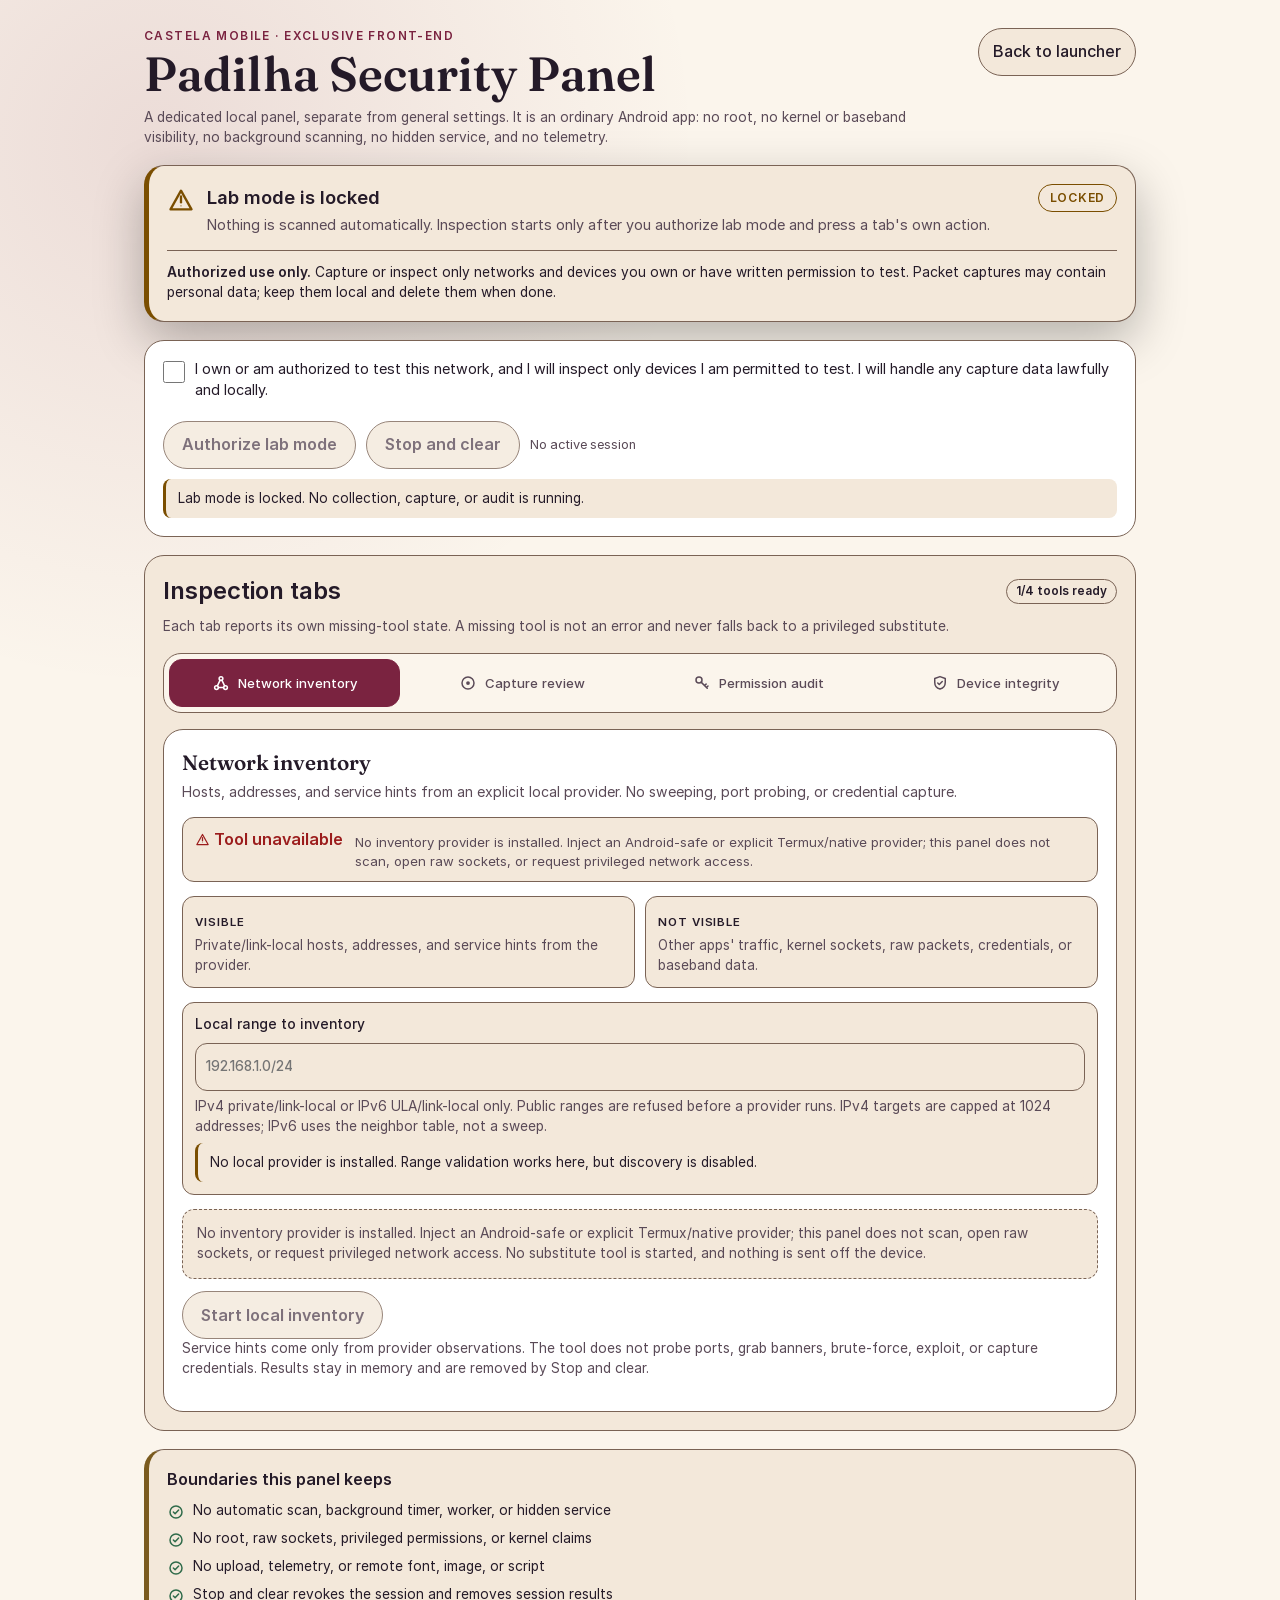
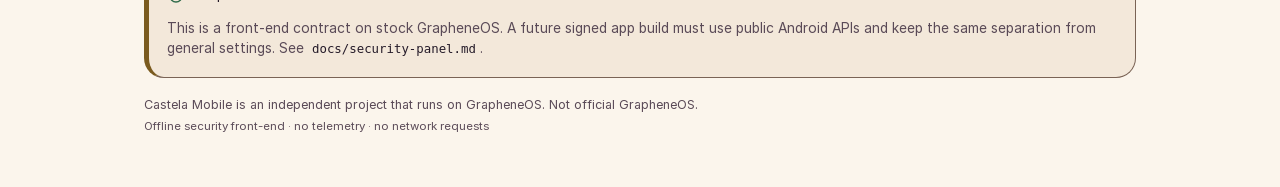
==== commit cee6d2e3: "agent: Add a pcap capture/review extension" ====
--- a/preview/security/index.html
+++ b/preview/security/index.html
@@ -52,6 +52,25 @@
         may contain personal data; keep them local and delete them when done.
       </p>
     </section>
+
+    <div
+      id="capture-indicator"
+      class="capture-indicator"
+      role="status"
+      aria-live="polite"
+      hidden
+    >
+      <span class="icon icon-capture" aria-hidden="true"></span>
+      <div class="capture-indicator-text">
+        <strong id="capture-indicator-label">Capture active</strong>
+        <p id="capture-indicator-detail">
+          A persistent indicator must stay visible until the user stops capture.
+        </p>
+      </div>
+      <button id="capture-indicator-stop" class="secondary-button" type="button" disabled>
+        Stop capture
+      </button>
+    </div>
 
     <section class="lab-console" aria-labelledby="lab-console-title">
       <h2 id="lab-console-title" class="sr-only">Authorized lab mode</h2>
@@ -236,7 +255,10 @@
       >
         <header class="tab-panel-header">
           <h3>Capture review</h3>
-          <p>Read-only review of a capture file you choose. Nothing is uploaded.</p>
+          <p>
+            Live capture is user-started and clearly indicated. Offline review
+            reads only a file you choose, and nothing is uploaded.
+          </p>
         </header>
         <div class="capability-line">
           <span class="status status-pending" data-capability-status="capture">Checking…</span>
@@ -244,8 +266,50 @@
         </div>
         <p class="capture-warning">
           <span class="icon icon-warning" aria-hidden="true"></span>
-          <span>Captures can contain credentials and third-party communications.
-          Keep them app-private and use Stop and clear when finished.</span>
+          <span>Captures can contain credentials, cookies, messages, and
+          third-party communications. Payloads are summarized, never displayed.
+          Keep capture files app-private and clear them when finished.</span>
+        </p>
+
+        <div class="capture-live" aria-labelledby="capture-live-title">
+          <div class="section-heading">
+            <h4 id="capture-live-title">Live capture</h4>
+            <span id="capture-provider-status" class="summary-badge">Checking provider…</span>
+          </div>
+          <p class="hint">
+            A signed Castela build captures through a user-started Android
+            <code>VpnService</code> with a persistent notification, or through an
+            explicit non-root helper adapter. This stock preview never starts a
+            live capture. No capture starts on first launch.
+          </p>
+          <label class="acknowledgement" for="capture-consent">
+            <input id="capture-consent" type="checkbox">
+            <span>
+              I consent to capture traffic on a network I own or am authorized
+              to test, and I understand this capture may contain sensitive
+              personal data that stays local until I clear it.
+            </span>
+          </label>
+          <div class="lab-actions">
+            <button id="capture-start" class="primary-button" type="button" disabled>
+              Start capture
+            </button>
+            <button id="capture-stop" class="secondary-button" type="button" disabled>
+              Stop capture
+            </button>
+            <button id="capture-clear" class="secondary-button" type="button" disabled>
+              Clear captures
+            </button>
+          </div>
+          <p id="capture-provider-reason" class="hint"></p>
+        </div>
+
+        <h4 class="capture-review-title">Offline review</h4>
+        <p class="hint">
+          Choose a <code>.pcap</code> or <code>.pcapng</code> file. The panel
+          reads it only when you press Review selected capture. The summary keeps
+          addresses, ports, protocols, and counters, and never keeps payload
+          contents.
         </p>
         <label class="file-field" for="capture-file">
           <span>User-selected capture file</span>
@@ -265,6 +329,30 @@
           </button>
         </div>
         <p class="status-note" data-run-feedback="capture" role="status" aria-live="polite"></p>
+
+        <div id="capture-summary" class="capture-summary" hidden>
+          <div class="section-heading">
+            <h4>Offline capture summary</h4>
+            <span id="capture-summary-badge" class="summary-badge">0 packets</span>
+          </div>
+          <dl id="capture-stats" class="capture-stats"></dl>
+          <div id="capture-warnings" class="capture-warnings"></div>
+          <div class="inventory-table-wrap">
+            <table class="inventory-table">
+              <caption class="sr-only">Top capture conversations</caption>
+              <thead>
+                <tr>
+                  <th scope="col">Protocol</th>
+                  <th scope="col">Source</th>
+                  <th scope="col">Destination</th>
+                  <th scope="col">Packets / bytes</th>
+                </tr>
+              </thead>
+              <tbody id="capture-conversation-rows"></tbody>
+            </table>
+          </div>
+          <p id="capture-summary-note" class="hint"></p>
+        </div>
       </section>
 
       <section
--- a/preview/security/security.css
+++ b/preview/security/security.css
@@ -326,6 +326,142 @@
   color: var(--color-warning);
 }
 
+.capture-indicator {
+  position: sticky;
+  inset-block-start: 8px;
+  z-index: 5;
+  display: flex;
+  gap: 12px;
+  align-items: center;
+  padding: 12px 16px;
+  border: 1px solid var(--color-warning);
+  border-inline-start: 5px solid var(--color-warning);
+  border-radius: var(--radius);
+  background: var(--color-surface-raised);
+  box-shadow: var(--shadow);
+}
+
+.capture-indicator[hidden] {
+  display: none;
+}
+
+.capture-indicator > .icon {
+  flex: 0 0 auto;
+  width: 24px;
+  height: 24px;
+  color: var(--color-warning);
+}
+
+.capture-indicator-text {
+  flex: 1 1 auto;
+}
+
+.capture-indicator-text strong {
+  color: var(--color-text-primary);
+  font-size: 0.92rem;
+}
+
+.capture-indicator-text p {
+  margin: 2px 0 0;
+  color: var(--color-text-secondary);
+  font-size: 0.8rem;
+}
+
+.capture-live {
+  margin: 14px 0;
+  padding: 14px;
+  border: 1px solid var(--color-border);
+  border-radius: var(--radius-small);
+  background: var(--color-surface);
+}
+
+.capture-live .section-heading {
+  margin-bottom: 8px;
+}
+
+.capture-live h4 {
+  margin: 0;
+  font-family: var(--font-display);
+  font-size: 1.05rem;
+  font-weight: 600;
+}
+
+.summary-badge.is-rejected {
+  border-color: var(--color-warning);
+  color: var(--color-warning);
+}
+
+.capture-live .acknowledgement {
+  margin-top: 10px;
+}
+
+.capture-review-title {
+  margin: 18px 0 6px;
+  font-family: var(--font-display);
+  font-size: 1.05rem;
+  font-weight: 600;
+}
+
+.capture-summary {
+  margin-top: 16px;
+  padding-top: 14px;
+  border-top: 1px solid var(--color-border);
+}
+
+.capture-summary[hidden] {
+  display: none;
+}
+
+.capture-summary h4 {
+  margin: 0;
+  font-family: var(--font-display);
+  font-size: 1.05rem;
+  font-weight: 600;
+}
+
+.capture-stats {
+  display: grid;
+  grid-template-columns: minmax(130px, max-content) minmax(0, 1fr);
+  gap: 7px 14px;
+  margin: 12px 0;
+  padding: 12px;
+  border: 1px solid var(--color-border);
+  border-radius: var(--radius-small);
+  background: var(--color-surface);
+  font-size: 0.82rem;
+}
+
+.capture-stats dt {
+  color: var(--color-text-secondary);
+  font-weight: 600;
+}
+
+.capture-stats dd {
+  margin: 0;
+  color: var(--color-text-primary);
+  overflow-wrap: anywhere;
+}
+
+.capture-warnings {
+  display: grid;
+  gap: 8px;
+  margin: 12px 0;
+}
+
+.capture-warning-line {
+  margin: 0;
+  padding: 10px 12px;
+  border-inline-start: 3px solid var(--color-warning);
+  border-radius: 8px;
+  background: var(--color-surface);
+  color: var(--color-text-primary);
+  font-size: 0.82rem;
+}
+
+.capture-warning-line.is-sensitive {
+  border-inline-start-color: var(--color-danger);
+}
+
 .file-field {
   display: grid;
   gap: 8px;
@@ -526,6 +662,19 @@
     grid-template-columns: minmax(0, 1fr);
   }
 
+  .capture-indicator {
+    flex-wrap: wrap;
+  }
+
+  .capture-stats {
+    grid-template-columns: minmax(0, 1fr);
+    gap: 2px;
+  }
+
+  .capture-stats dd {
+    margin-bottom: 8px;
+  }
+
   .tabs {
     grid-template-columns: minmax(0, 1fr);
   }
